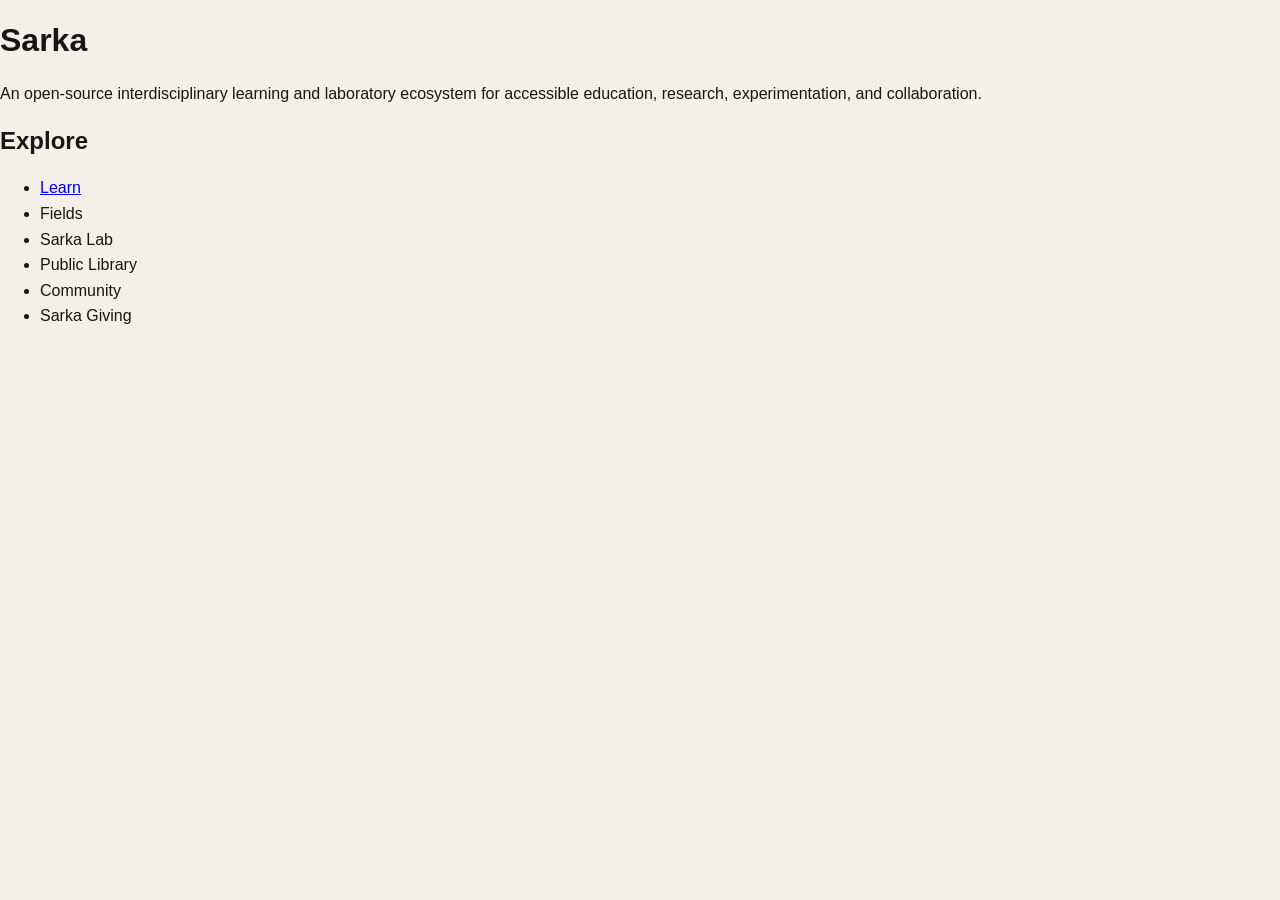
==== index.html @ 3542073e "Update index.html" ====
<!DOCTYPE html>
<html lang="en">
  <head>
  <meta charset="UTF-8">
  <meta name="viewport"
    content="width=device-width,
    initial-scale=1.0">
    <title>sarka</title>
    <link rel="stylesheet" href="style.css">
</head>
  <body>

    <h1>Sarka</h1>
    <p>
      An open-source interdisciplinary learning and laboratory ecosystem
      for accessible education, research, experimentation, and collaboration. 
    </p>
<h2>Explore</h2>
    <ul>
      <li><a href="Learn.html">Learn</a></li>
      <li>Fields</li>
      <li>Sarka Lab</li>
      <li>Public Library</li>
      <li>Community</li>
      <li>Sarka Giving</li>
      </ul>
    
    </body>
    </html>
---- style.css ----
:root {
  --background: #F4F0E8;
  --text: #161616;
  --cobalt: #2457FF;
  --sky: #A8B9FF;
  --red: #E7473C;
  --border: #D8D3C8;
} 
* {
  box-sizing: border-box;
}
body{
  margin: 0;
  background: var(--background);
  color: var(--text);
  font-family: Arial, sans-serif;
  line-height: 1.6;
}

nav {
  border-bottom: 2px solid var(--text);
  padding: 18px 30px;
} 
nav a {
  color: var(--text);
  text-decoration: none;
  margin-right: 24px;
  font-weigth: bold;
}
nav a:hover  {
  color: var(--cobalt);
}
h1, h2 {
  line-height: 1.2;
}

.container  {
  max-width: 1000px;
  margin: 0 auto;
  padding: 50px 30px;
}

button {
  background: var(--cobalt)
  color: white:
  border: none;
  padding: 12px 20px 
  cursor: pointer;
}
button:hover  {
  background: #1745D1;
}
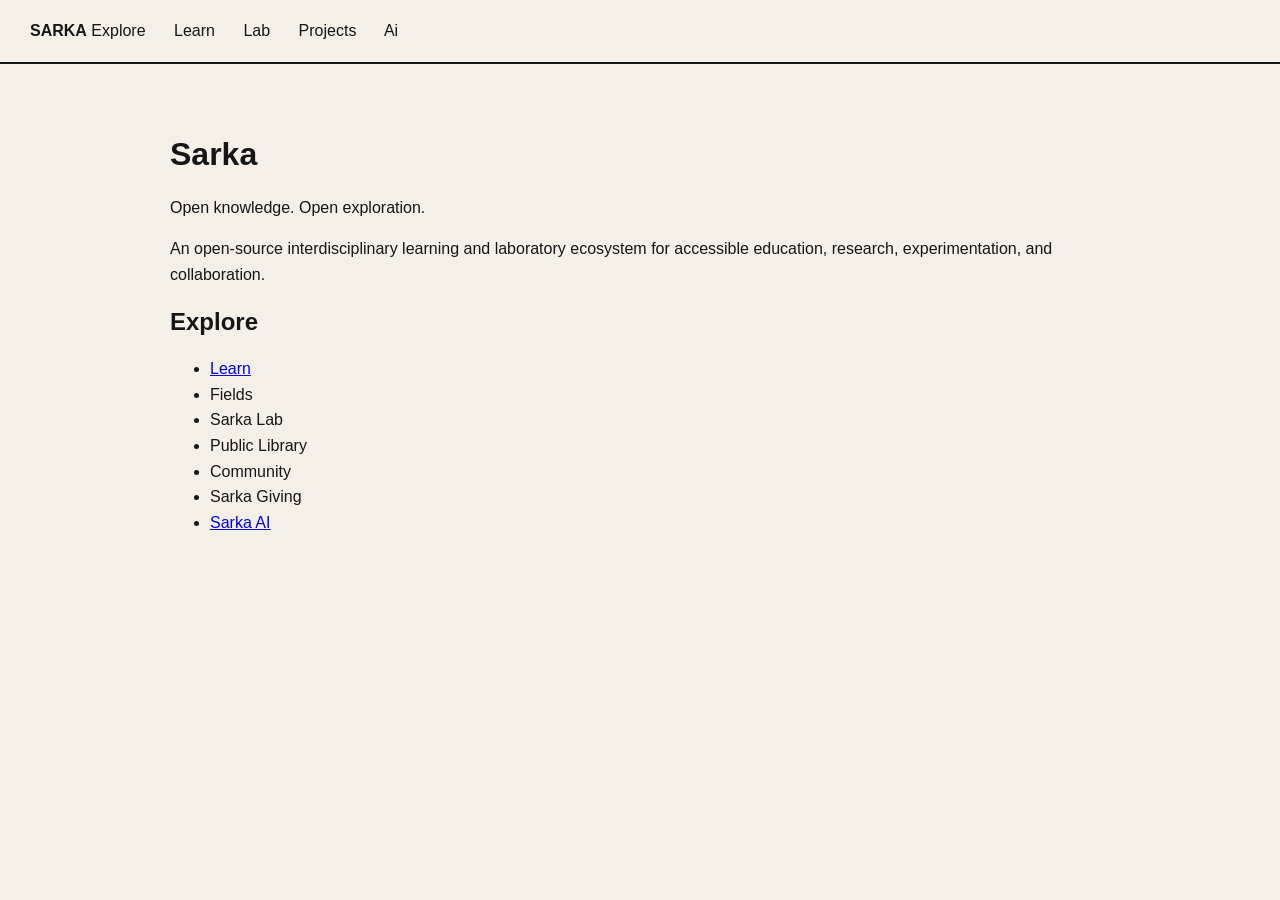
==== commit 42a6b260: "Update index.html" ====
--- a/index.html
+++ b/index.html
@@ -1,5 +1,6 @@
 <!DOCTYPE html>
 <html lang="en">
+  
   <head>
   <meta charset="UTF-8">
   <meta name="viewport"
@@ -9,9 +10,23 @@
     <link rel="stylesheet" href="style.css">
 </head>
   <body>
-
+    <nav>
+      <strong>SARKA</strong>
+      <a href="index.html">Explore</a>
+      <a href="learn.html">Learn</a>
+      <a href="#">Lab</a>
+      <a href="#">Projects</a>
+      <a href="#">Ai</a>
+    </nav>
+<main class="container">
+  
     <h1>Sarka</h1>
-    <p>
+  <p>
+    Open knowledge. Open exploration.
+   
+  </p>
+  
+  <p>
       An open-source interdisciplinary learning and laboratory ecosystem
       for accessible education, research, experimentation, and collaboration. 
     </p>
@@ -23,7 +38,8 @@
       <li>Public Library</li>
       <li>Community</li>
       <li>Sarka Giving</li>
+      <li><a href="#">Sarka AI</a></li>
       </ul>
-    
+</main>
     </body>
     </html>
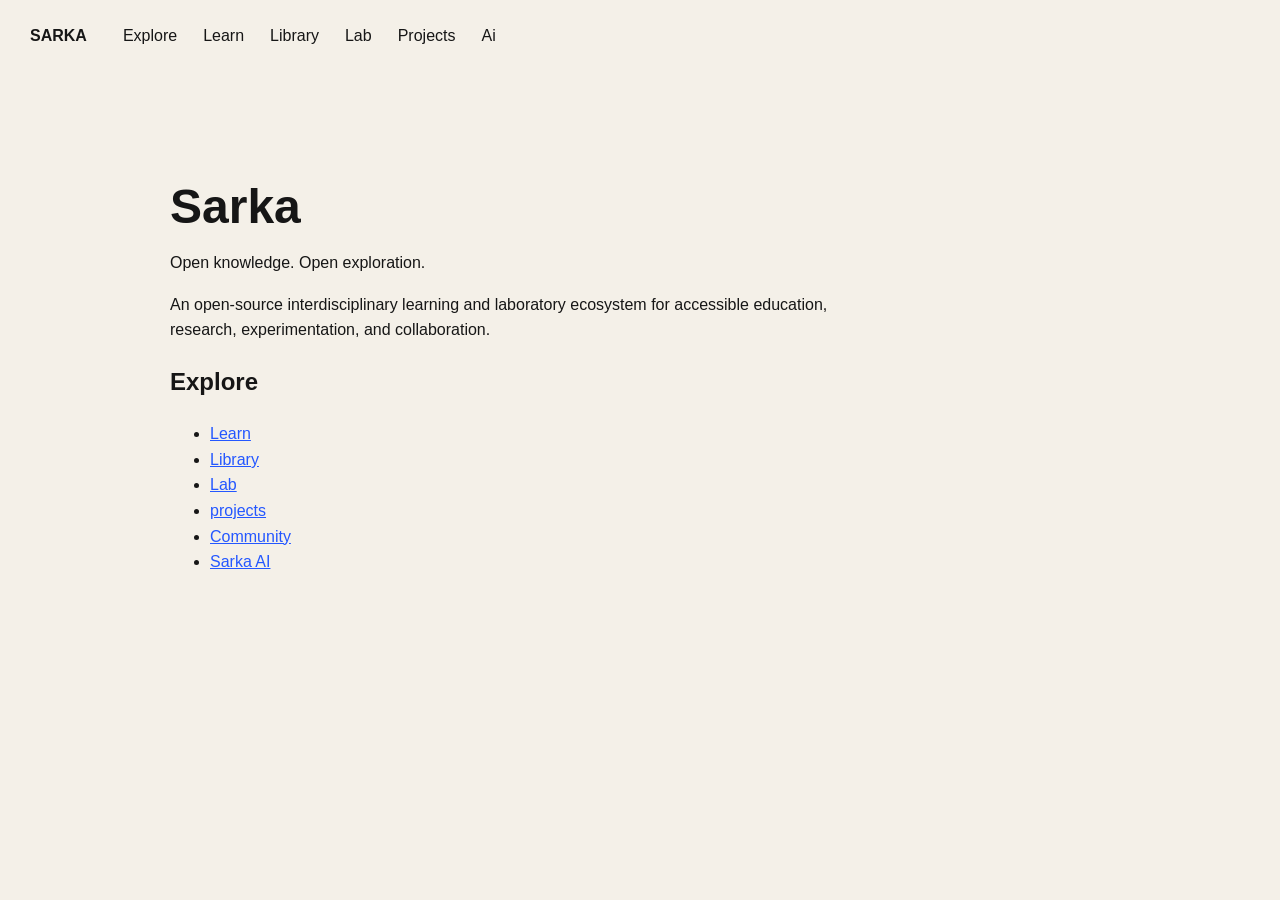
==== commit cd04505b: "Update index.html" ====
--- a/index.html
+++ b/index.html
@@ -6,20 +6,25 @@
   <meta name="viewport"
     content="width=device-width,
     initial-scale=1.0">
+    
     <title>sarka</title>
     <link rel="stylesheet" href="style.css">
 </head>
+  
   <body>
+    
     <nav>
       <strong>SARKA</strong>
       <a href="index.html">Explore</a>
       <a href="learn.html">Learn</a>
+      <a href="#">Library</a>
       <a href="#">Lab</a>
       <a href="#">Projects</a>
       <a href="#">Ai</a>
     </nav>
 <main class="container">
   
+   <section>
     <h1>Sarka</h1>
   <p>
     Open knowledge. Open exploration.
@@ -30,16 +35,19 @@
       An open-source interdisciplinary learning and laboratory ecosystem
       for accessible education, research, experimentation, and collaboration. 
     </p>
-<h2>Explore</h2>
+</section>
+  <section>
+  <h2>Explore</h2>
     <ul>
       <li><a href="Learn.html">Learn</a></li>
-      <li>Fields</li>
-      <li>Sarka Lab</li>
-      <li>Public Library</li>
-      <li>Community</li>
-      <li>Sarka Giving</li>
+      <li><a href="#">Library</a></li>
+      <li><a href="#">Lab</a></li>
+      <li><a href="#">projects</a></li>
+      <li><a href="#">Community</a></li>
       <li><a href="#">Sarka AI</a></li>
       </ul>
+</section>
 </main>
     </body>
+</html>
     </html>
--- a/style.css
+++ b/style.css
@@ -9,6 +9,9 @@
 * {
   box-sizing: border-box;
 }
+html { 
+  scroll-behavior: smoooth;
+}
 body{
   margin: 0;
   background: var(--background);
@@ -16,40 +19,79 @@
   font-family: Arial, sans-serif;
   line-height: 1.6;
 }
+/* Navigation */
+nav {
+  display: flex;
+  align-items: center;
+  gap: 26px;
+  padding: 18px 30px;
+  border-bottom: 2px solid var(--text)
+  background: var(--background);
+} 
+nav strong {
+  color: var(--text)
+  font-size: 1.1rem;
+  margin-right: 10px;
+}
 
-nav {
-  border-bottom: 2px solid var(--text);
-  padding: 18px 30px;
-} 
 nav a {
   color: var(--text);
   text-decoration: none;
-  margin-right: 24px;
-  font-weigth: bold;
+  font-weigth: 600;
+  padding: 5px 0;
 }
 nav a:hover  {
   color: var(--cobalt);
 }
-h1, h2 {
-  line-height: 1.2;
+nav a.active {
+  color: var(--cobalt);
+  border-bottom: 3px solid var(--cobalt);
 }
-
+/* Main content */
 .container  {
   max-width: 1000px;
   margin: 0 auto;
-  padding: 50px 30px;
+  padding: 70px 30px;
 }
-
-button {
-  background: var(--cobalt)
-  color: white:
-  border: none;
-  padding: 12px 20px 
-  cursor: pointer;
+h1 {
+  font-size: 3rem;
+  line-height: 1.1;
+  margin-bottom: 15px;
 }
-button:hover  {
-  background: #1745D1;
+p { 
+  max-width: 720px;
+  color: var(muted);
 }
+a {
+  color:var(--cobalt);
+}
+a:hover {
+  color: var(--cobalt-dark):
+  }
+  /* Mobile */
+  @media (max-width: 700px) {
+    nav {
+      gap: 18 px;
+      padding: 16px 20px;
+      overflow-x: auto;
+      white-space: nowrap;
+    }
+    nav::-webkit-scrollbar {
+      display: none;
+    }
+    nav strong {
+      flex-shrink: 0;
+    }
+    nav a {
+      flex-shrink: 0;
+    }
+. container {
+  padding: 45px 20px 
+}
+h1  {
+  font-size: 2.3rem;
+}
+  }
   
   
   
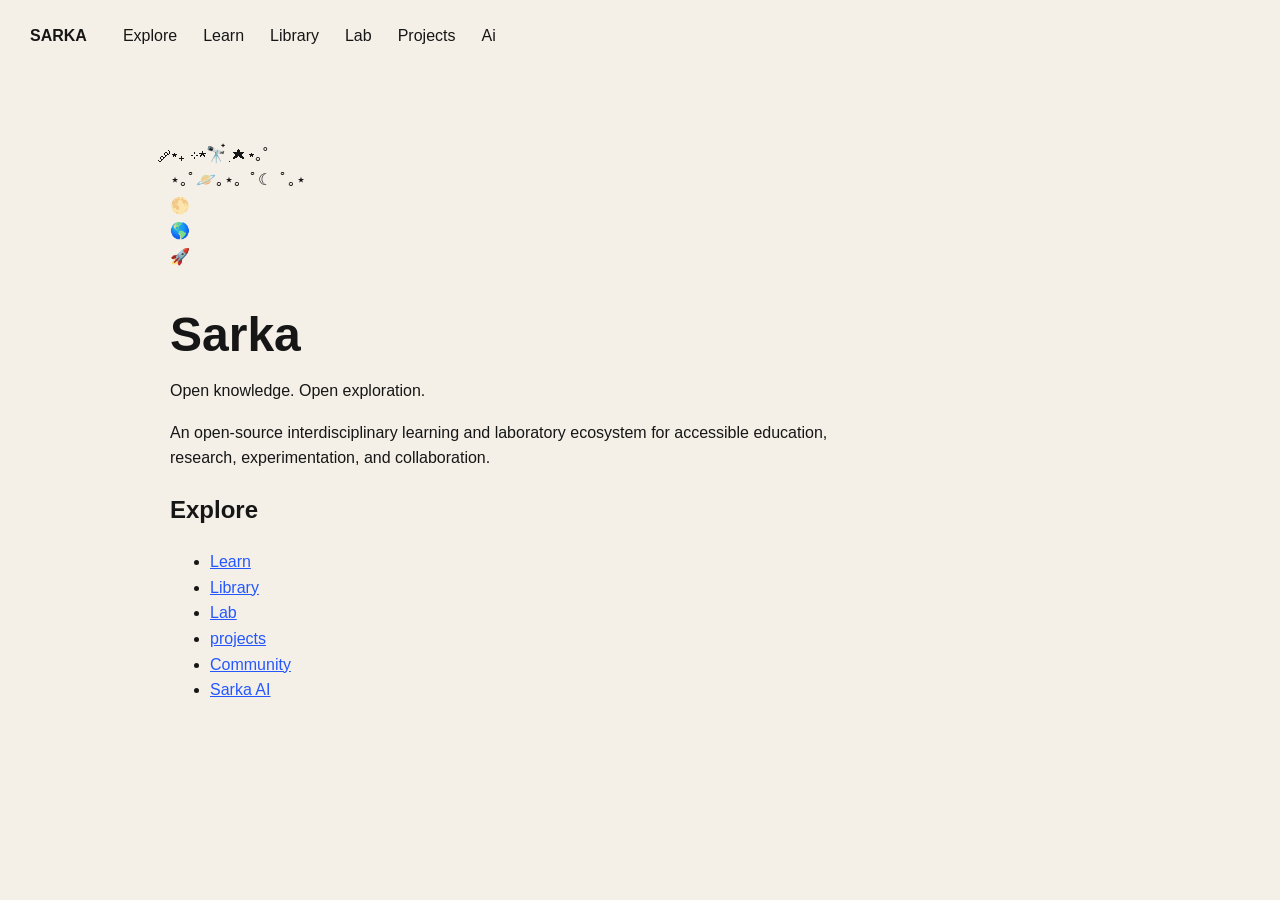
==== commit fb142001: "Update index.html" ====
--- a/index.html
+++ b/index.html
@@ -23,7 +23,13 @@
       <a href="#">Ai</a>
     </nav>
 <main class="container">
-  
+  <div class="space-scene" aria-hidden="true">
+    <div classs="stars stars-one">༘⋆₊ ⊹★🔭๋࣭ ⭑⋆｡˚</div>
+    <div class="stars stars-two">⋆｡ﾟ🪐｡⋆｡ ﾟ☾ ﾟ｡⋆</div>
+    <div class="moon">🌕</div>
+    <div class="planet">🌎</div>
+    <div classs="astronaut">🚀</div>
+  </div>
    <section>
     <h1>Sarka</h1>
   <p>
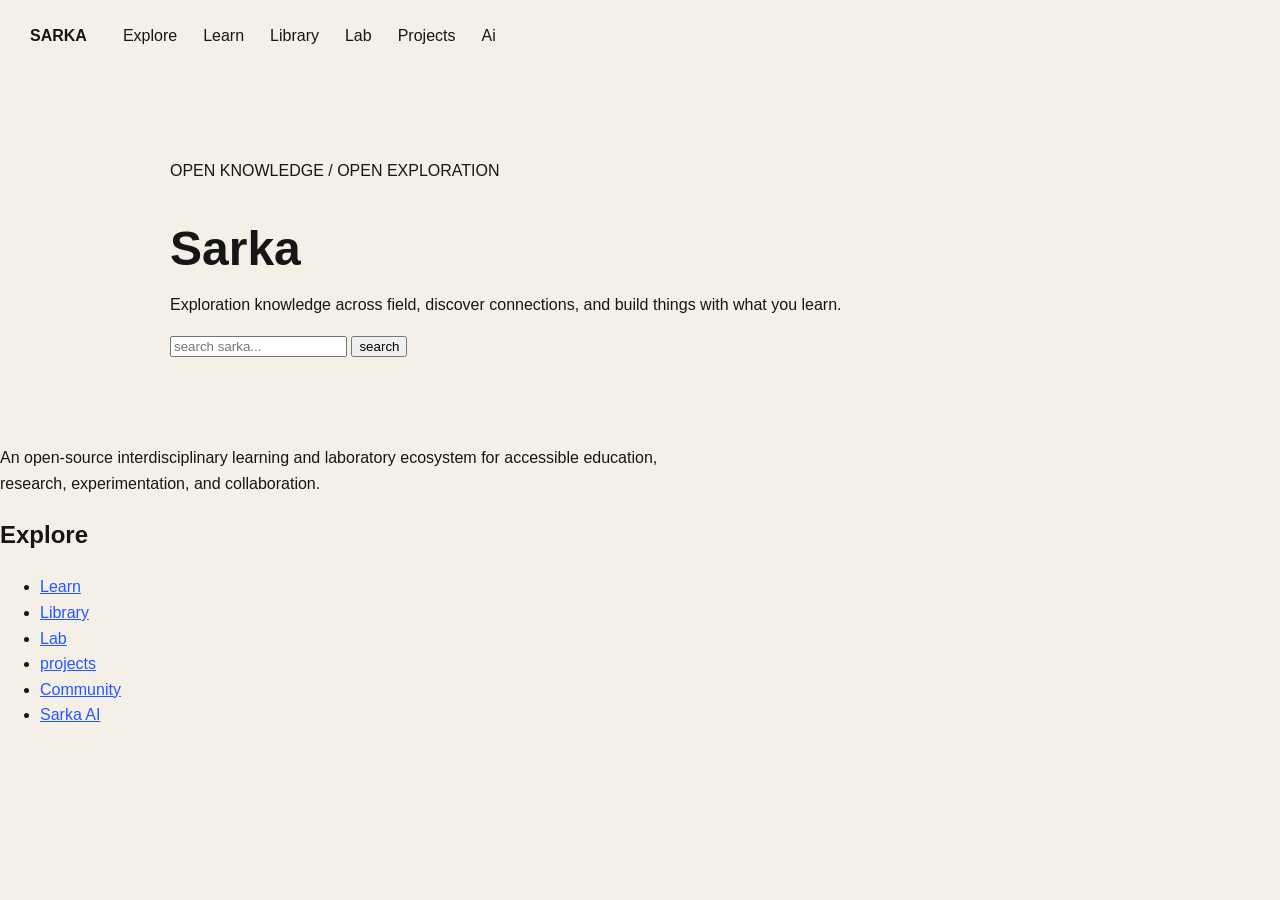
==== commit dbe36f00: "Update index.html" ====
--- a/index.html
+++ b/index.html
@@ -22,21 +22,27 @@
       <a href="#">Projects</a>
       <a href="#">Ai</a>
     </nav>
-<main class="container">
-  <div class="space-scene" aria-hidden="true">
-    <div classs="stars stars-one">༘⋆₊ ⊹★🔭๋࣭ ⭑⋆｡˚</div>
-    <div class="stars stars-two">⋆｡ﾟ🪐｡⋆｡ ﾟ☾ ﾟ｡⋆</div>
-    <div class="moon">🌕</div>
-    <div class="planet">🌎</div>
-    <div classs="astronaut">🚀</div>
-  </div>
-   <section>
+    <main class="container">
+   <section class="hero">
+     <p class="hero-label">OPEN KNOWLEDGE / OPEN EXPLORATION</p>
     <h1>Sarka</h1>
-  <p>
-    Open knowledge. Open exploration.
-   
+  <p class="hero-description">
+    Exploration knowledge across field, discover connections,
+    and build things with what you learn.
   </p>
-  
+     <form class="search-box">
+       <input
+         type=="search"
+         placeholder="search sarka..."
+         aria-label="Search Sarka"
+         >
+       <button type="submit">
+         search
+       </button>
+     </form>
+
+   </section>
+    </main>
   <p>
       An open-source interdisciplinary learning and laboratory ecosystem
       for accessible education, research, experimentation, and collaboration. 
--- a/style.css
+++ b/style.css
@@ -10,7 +10,7 @@
   box-sizing: border-box;
 }
 html { 
-  scroll-behavior: smoooth;
+  scroll-behavior: smooth;
 }
 body{
   margin: 0;
@@ -92,6 +92,5 @@
   font-size: 2.3rem;
 }
   }
+}
   
-  
-  
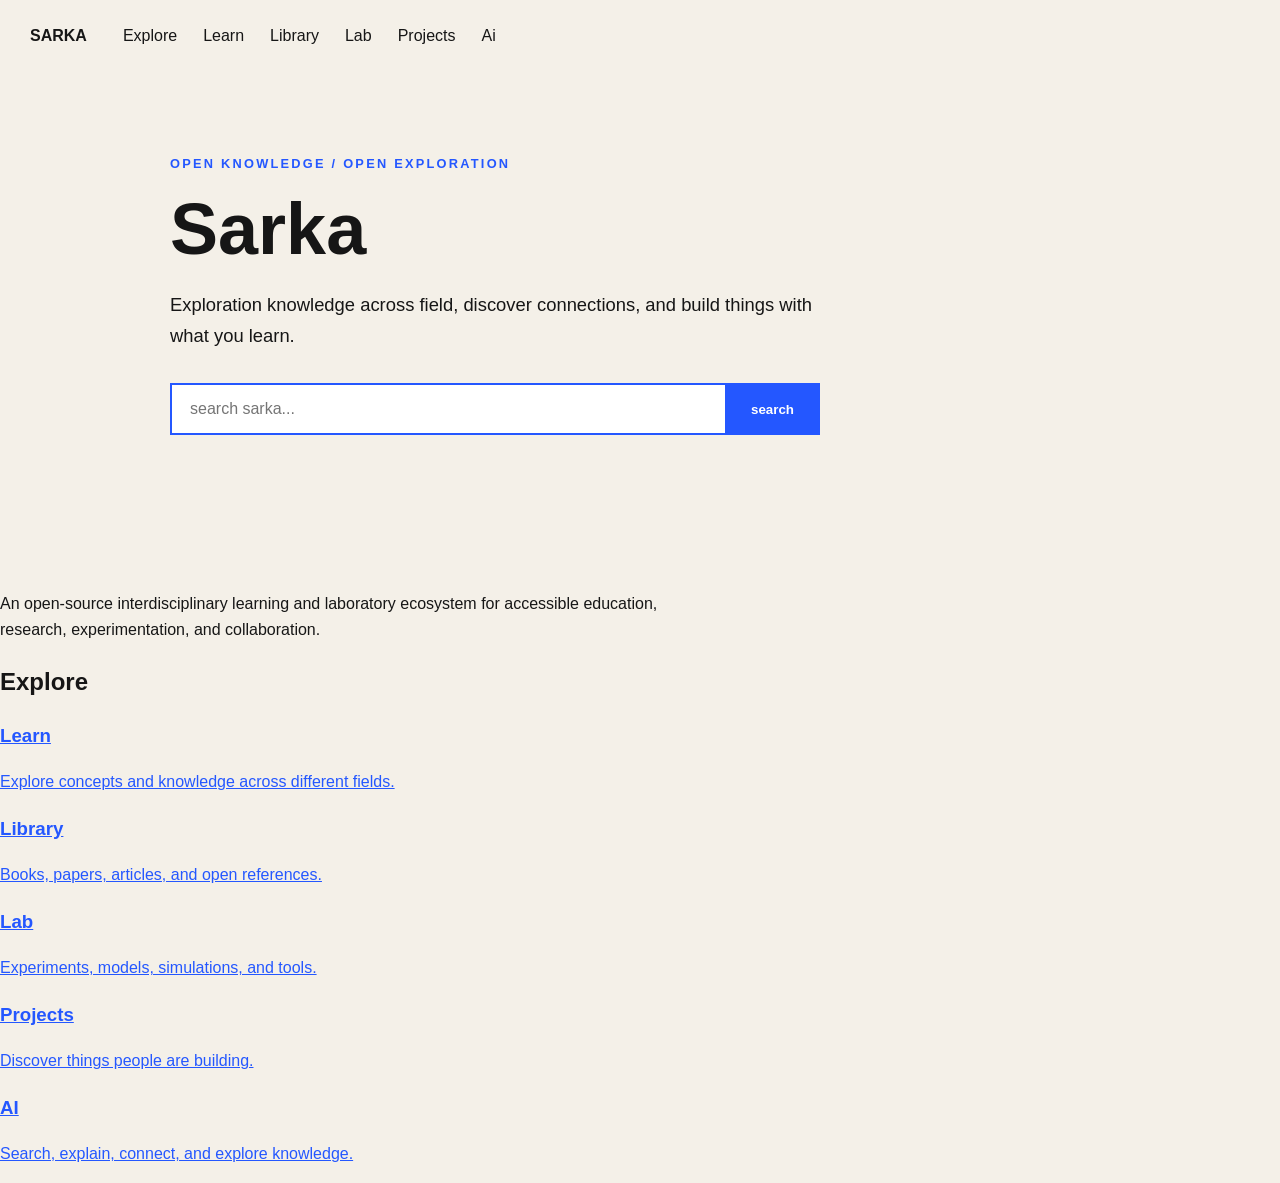
==== commit b9f9b19a: "Update index.html" ====
--- a/index.html
+++ b/index.html
@@ -49,15 +49,33 @@
     </p>
 </section>
   <section>
-  <h2>Explore</h2>
-    <ul>
-      <li><a href="Learn.html">Learn</a></li>
-      <li><a href="#">Library</a></li>
-      <li><a href="#">Lab</a></li>
-      <li><a href="#">projects</a></li>
-      <li><a href="#">Community</a></li>
-      <li><a href="#">Sarka AI</a></li>
-      </ul>
+  <section class="explore">
+    <h2>Explore</h2>
+    <div class="explore-grid">
+      <a href="learn.html"
+        class="explore-card">
+        <h3>Learn</h3>
+        <p>Explore concepts and knowledge across different fields.</p>
+      </a>
+      
+      <a href="#" class="explore-card">
+      <h3>Library</h3>
+        <p>Books, papers, articles, and open references.</p>
+      </a>
+
+      <a href="#" class="explore-card">
+        <h3>Lab</h3>
+        <p>Experiments, models, simulations, and tools.</p>
+      </a>
+      <a href="#" class="explore-card">
+        <h3>Projects</h3>
+        <p>Discover things people are building.</p>
+      </a>
+      <a href="#" class="explore-card">
+        <h3>AI</h3>
+        <p>Search, explain, connect, and explore knowledge.</p>
+      </a>
+      </div>
 </section>
 </main>
     </body>
--- a/style.css
+++ b/style.css
@@ -92,5 +92,55 @@
   font-size: 2.3rem;
 }
   }
+/* Hero */
+.hero {
+  padding: 0px 0 70px;
+  max-width: 760px;
+}
+
+.hero-label {
+  color: var(--cobalt);
+  font-size: 0.8rem;
+  font-weight: 700;
+  letter-spacing: 0.14rem;
+  margin-bottom: 18px;
+}
+.hero h1 {
+  font-size: 4.5rem;
+  line-height: 1;
+  margin: 0 0 24px;
+}
+.hero-description {
+  max-width: 650px;
+  font-size: 1.15rem;
+  line-height: 1.7;
+  margin-bottom: 32px;
+}
+.search-box {
+  display: flex;
+  max-width: 650px;
+}
+.search-box input {
+  flex: 1;
+  padding: 15px 18px;
+  border: 2px solid var(--cobalt);
+  border-right: none;
+  font-size: 1rem;
+  outline: none;
+}
+.search-box input:focus {
+  box-shadow: 000 3px rgba(61,104, 255, 0.15);
+}
+
+.search-box button {
+  padding: 15px 24px;
+  border: 2px solid var(--cobalt);
+  background: var(--cobalt);
+  color: white;
+  font-weight: 700;
+  cursor: pointer;
+}
+search-box button:hover { 
+  background: var(--cobalt-dark);
 }
   
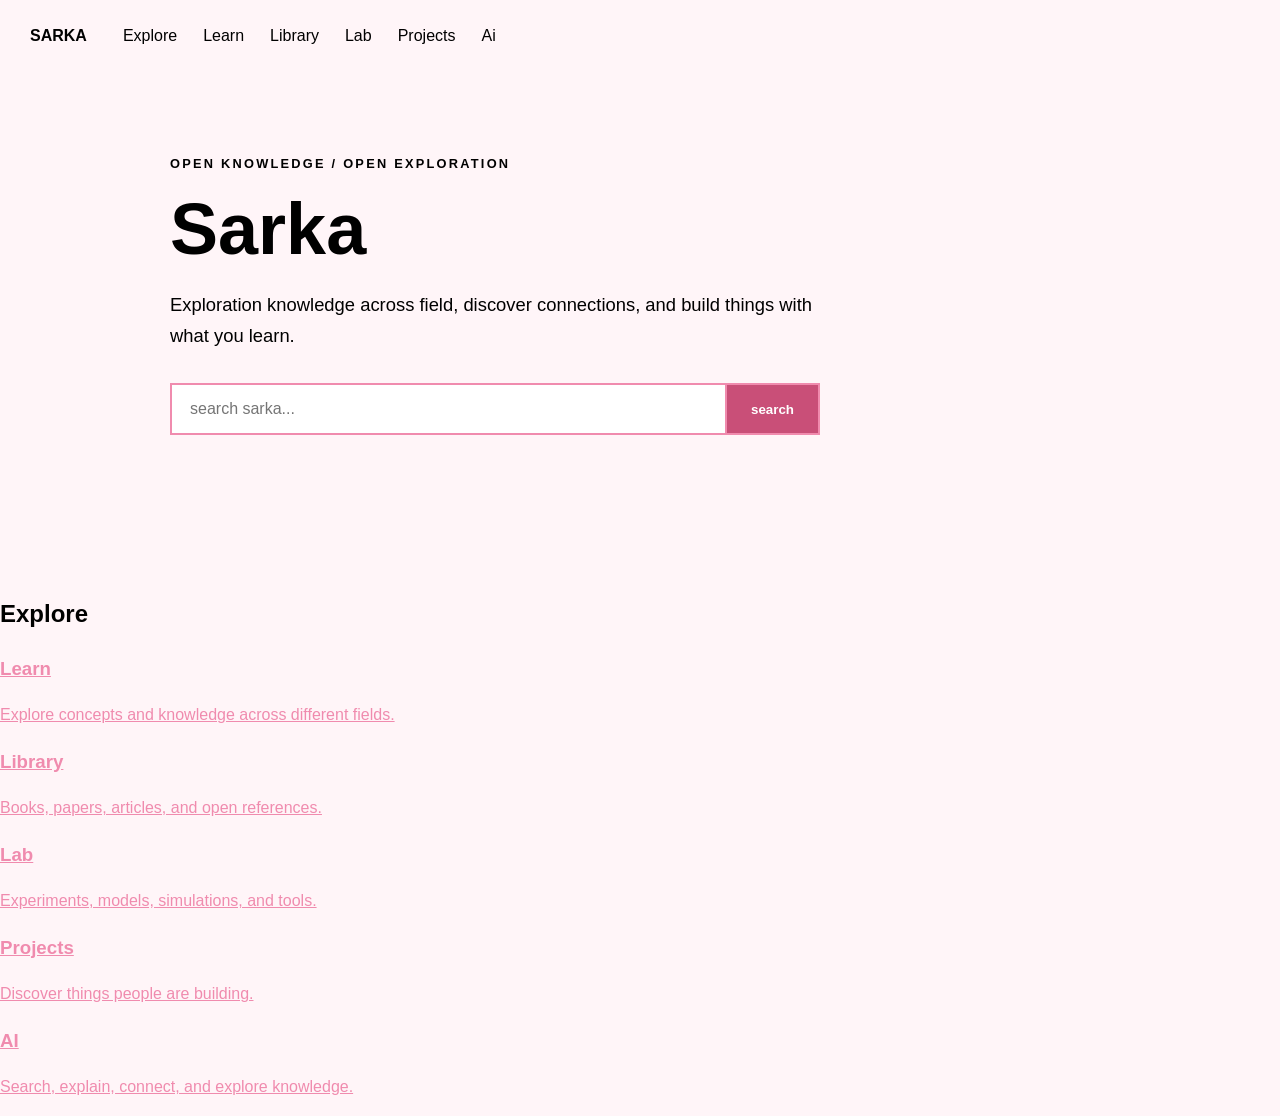
==== commit 83761fc8: "Update index.html" ====
--- a/index.html
+++ b/index.html
@@ -43,18 +43,11 @@
 
    </section>
     </main>
-  <p>
-      An open-source interdisciplinary learning and laboratory ecosystem
-      for accessible education, research, experimentation, and collaboration. 
-    </p>
-</section>
-  <section>
-  <section class="explore">
     <h2>Explore</h2>
     <div class="explore-grid">
       <a href="learn.html"
         class="explore-card">
-        <h3>Learn</h3>
+        <h3>Learn</h3> 
         <p>Explore concepts and knowledge across different fields.</p>
       </a>
       
--- a/style.css
+++ b/style.css
@@ -1,10 +1,15 @@
 :root {
-  --background: #F4F0E8;
-  --text: #161616;
-  --cobalt: #2457FF;
-  --sky: #A8B9FF;
-  --red: #E7473C;
-  --border: #D8D3C8;
+  --background: #FFF5F8;
+  --surface: #FFFFFF;
+  --text: #241B320;
+  --muted: #806F77;
+  --pink: #F08BAE;
+  --pink-dark: #C94F78;
+  --pink-light: #FBD5E2;
+  --teal: #63C7BE;
+  --teal-dark: #3DA69D;
+  --teal-light: #D9F3F0;
+  --border: #E9C8D4;
 } 
 * {
   box-sizing: border-box;
@@ -63,10 +68,10 @@
   color: var(muted);
 }
 a {
-  color:var(--cobalt);
+  color:var(--pink);
 }
 a:hover {
-  color: var(--cobalt-dark):
+  color: var(--pink-dark):
   }
   /* Mobile */
   @media (max-width: 700px) {
@@ -123,7 +128,7 @@
 .search-box input {
   flex: 1;
   padding: 15px 18px;
-  border: 2px solid var(--cobalt);
+  border: 2px solid var(--pink);
   border-right: none;
   font-size: 1rem;
   outline: none;
@@ -134,13 +139,59 @@
 
 .search-box button {
   padding: 15px 24px;
-  border: 2px solid var(--cobalt);
-  background: var(--cobalt);
+  border: 2px solid var(--pink);
+  background: var(--pink-dark);
   color: white;
   font-weight: 700;
   cursor: pointer;
 }
 search-box button:hover { 
-  background: var(--cobalt-dark);
+  background: var(--pink-dark);
+  /* Explore */
+  .explore h2 {
+    padding: 30px 0 80px;
+  }
+  .explore-grid {
+    display: flex;
+    flex-wrap: wrap;
+    gap: 12px;
+  }
+
+  .explore-card {
+    display: inline-block;
+    padding: 13px 20px;
+    background: var(--pink-light);
+    color: var(--pink-dark);
+    border: 1px solid var(--border);
+    border-radius: 999px;
+    text-decoration: none;
+    transition: 0.2s ease;
+  }
+  .explore-card h3 {
+    margin: 0;
+    font-size: 1rem;
+  }
+  .explore-card p {
+    display: none;
 }
+ .explore-card:hover {
+   background: var(--pink-dark);
+   color: white;
+   transform: translateY(-3px);
+ }
+
+  /* TEAL BUBBLES */
+  .explore-card:nth-child(2),
+  .explore-card:nth-child(5) {
+    background: var(--teal-light);
+    color: var(--teal-dark);
+    border-color: #B9E4DF;
+  }
+   .explore-card:nth-child(2):hover,
+  .explore-card:nth-child(5):hover {
+    background: var(--teal-dark);
+    color: white;
+  }
   
+   
+   
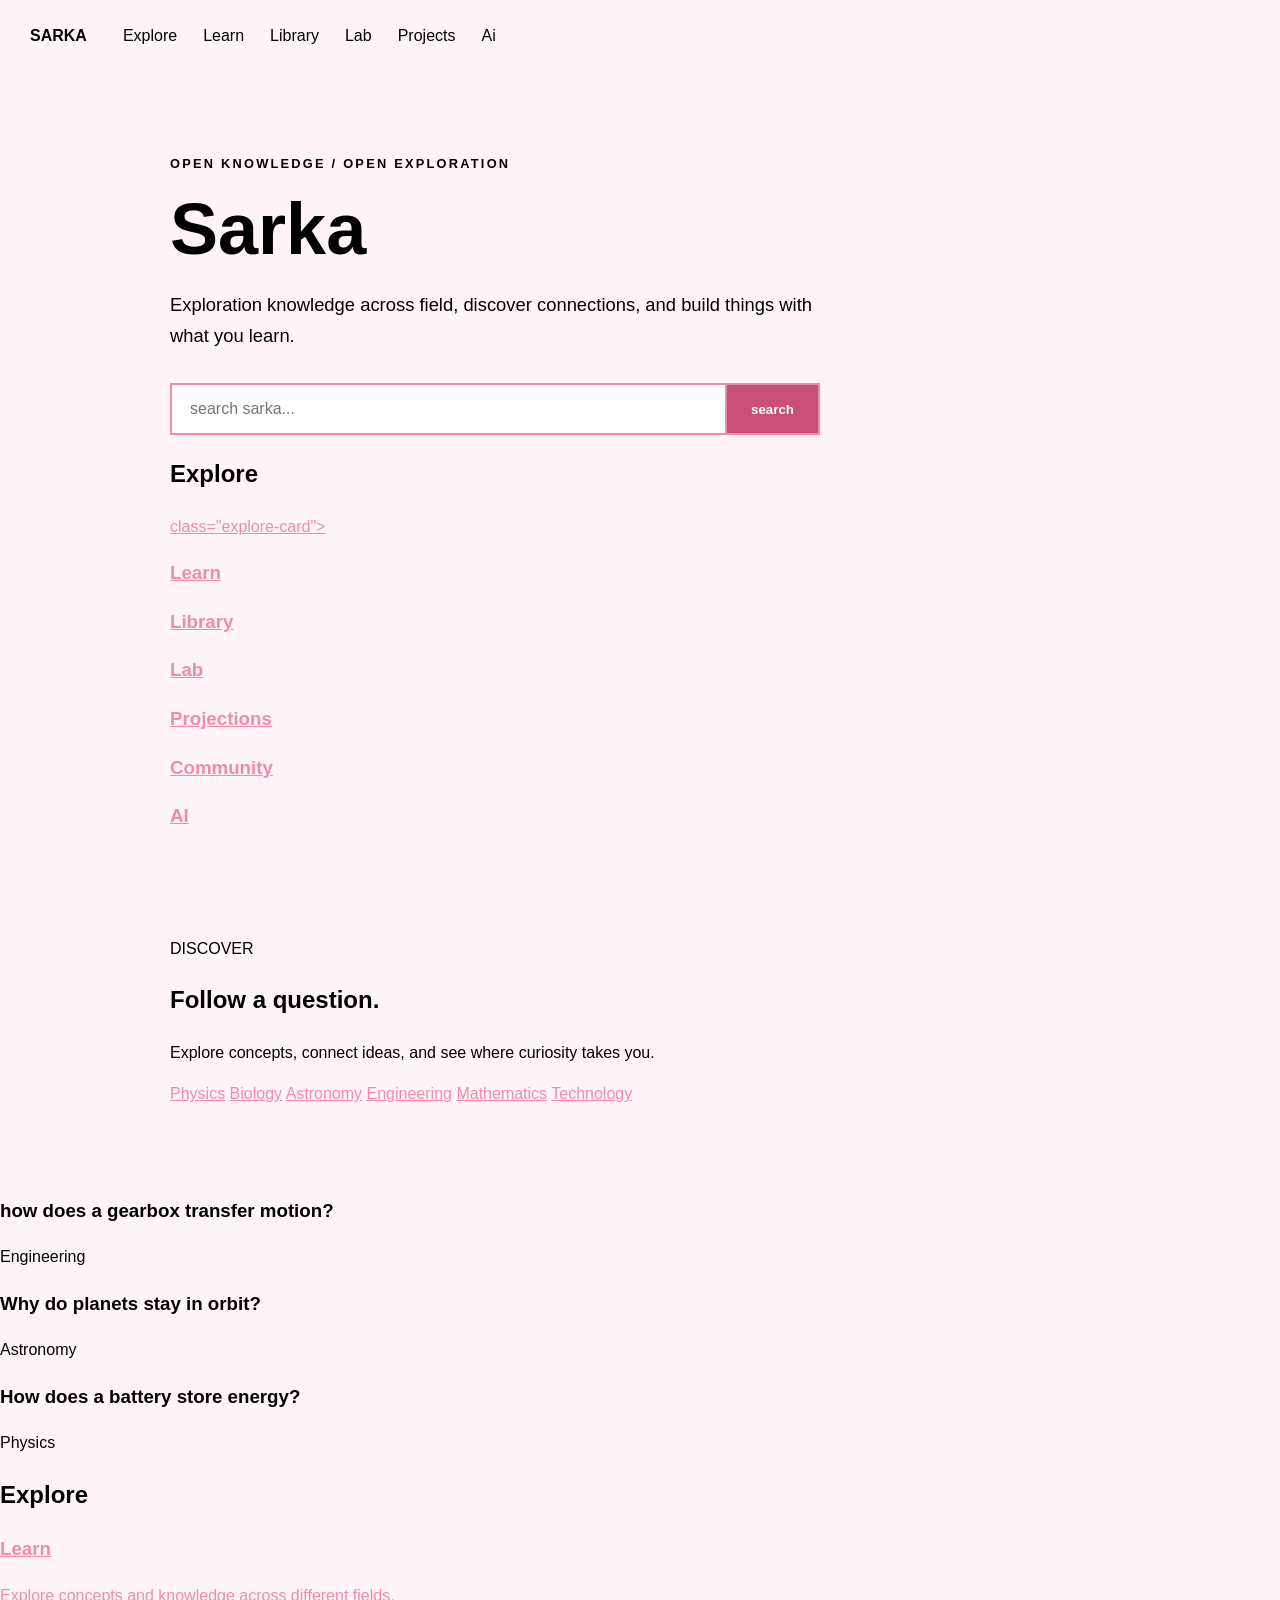
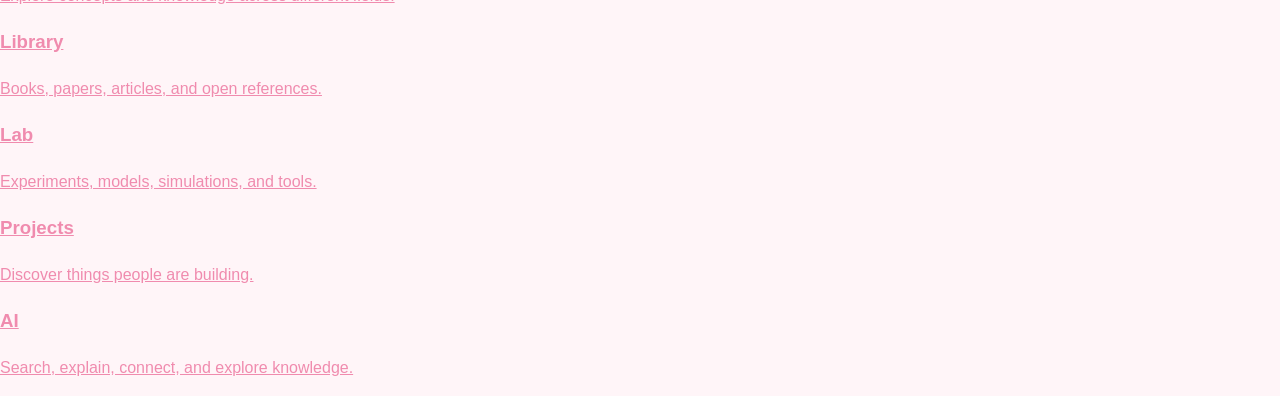
==== commit b10c4aa1: "Update index.html" ====
--- a/index.html
+++ b/index.html
@@ -40,9 +40,61 @@
          search
        </button>
      </form>
-
+     <section: class="explore">
+     <h2>Explore</h2>
+       <a href="explore-grid">
+       <div class="learn.html"> class="explore-card">
+          
+           <h3>Learn</h3> 
+       </a>
+       <a href="#" class="explore-card">
+         <h3>Library</h3>
+       </a>  
+       <a href="#" class="explore-card">
+         <h3>Lab</h3>
+       </a>
+       <a href="#" class="explore-card">
+         <h3>Projections</h3>
+       </a>
+       <a href="#" class="explore-card">
+         <h3>Community</h3>
+       </a>
+       <a href="#" class="explore-card">
+         <h3>AI</h3>
+       </a>
+     </div>
    </section>
+   <section class="discover">
+     <p class="section-label">DISCOVER</p>
+     <h2>Follow a question.</h2>
+     <p>
+       Explore concepts, connect ideas, and see where curiosity takes you.
+     </p>
+    <div class="topic-bubbles">
+      <a href="#" class="topic-bubble pink">Physics</a>
+      <a href="#" class="topic-bubble teal">Biology</a>
+      <a href="#" class="topic-bubble pink">Astronomy</a>
+      <a href="#" class="topic-bubble teal">Engineering</a>
+      <a href="#" class="topic-bubble pink">Mathematics</a>
+      <a href="#" class="topic-bubble teal">Technology</a>
+    </div>
     </main>
+  </section>
+    <section class="currently">
+      <p class="section-label"CURRENTLY EXPLORING</p>
+        <div class="explore-question">
+          <h3>how does a gearbox transfer motion?</h3>
+          <span>Engineering</span>
+        </div>
+          <div class="explore-question">
+            <h3>Why do planets stay in orbit?</h3>
+            <span>Astronomy</span>
+          </div>
+      <div class="explore-question">
+        <h3>How does a battery store energy? </h3>
+        <span>Physics</span>
+      </div>
+    </section>
     <h2>Explore</h2>
     <div class="explore-grid">
       <a href="learn.html"
